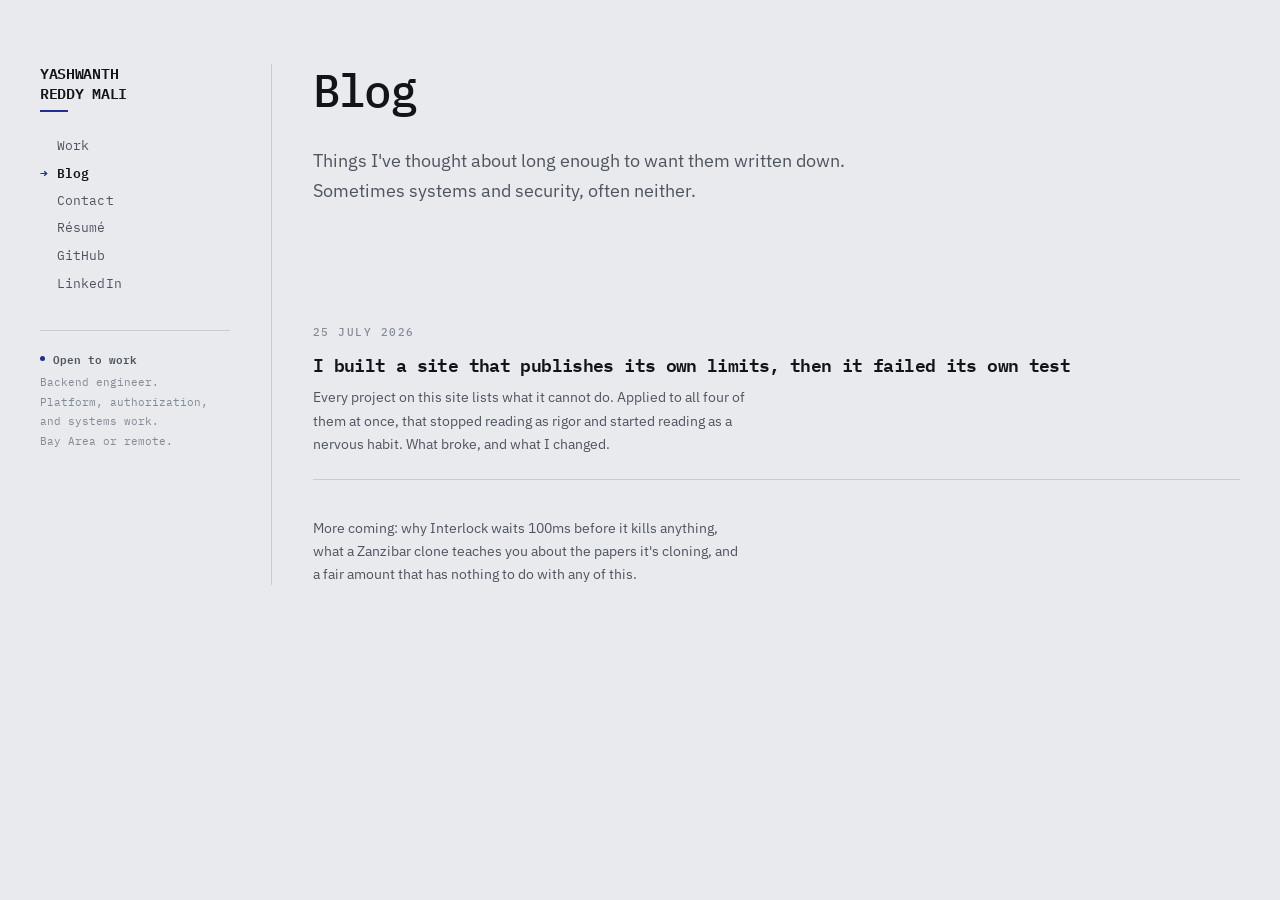
==== blog/index.html @ bd410fbe "Initial commit: yashwanthreddymali.com Static site, no build step, no framework. Home, blog, and con" ====
<!DOCTYPE html>
<html lang="en">
<head>
<meta charset="utf-8">
<meta name="viewport" content="width=device-width, initial-scale=1">
<title>Blog | Yashwanth Reddy Mali</title>
<meta name="description" content="Notes on systems, security, and whatever else is worth writing down.">
<link rel="icon" href="data:image/svg+xml,%3Csvg%20xmlns%3D%22http%3A%2F%2Fwww.w3.org%2F2000%2Fsvg%22%20viewBox%3D%220%200%2032%2032%22%3E%3Crect%20width%3D%2232%22%20height%3D%2232%22%20rx%3D%224%22%20fill%3D%22%2314161A%22%2F%3E%3Ctext%20x%3D%2216%22%20y%3D%2224%22%20font-family%3D%22ui-monospace%2CSFMono-Regular%2CMenlo%2Cmonospace%22%20font-size%3D%2221%22%20font-weight%3D%22700%22%20fill%3D%22%239DAEFF%22%20text-anchor%3D%22middle%22%3EY%3C%2Ftext%3E%3C%2Fsvg%3E">
<link rel="canonical" href="https://yashwanthreddymali.com/blog/">
<meta property="og:type" content="website">
<meta property="og:site_name" content="Yashwanth Reddy Mali">
<meta property="og:url" content="https://yashwanthreddymali.com/blog/">
<meta property="og:title" content="Blog | Yashwanth Reddy Mali">
<meta property="og:description" content="Notes on systems, security, and whatever else is worth writing down.">
<meta name="twitter:card" content="summary">
<meta name="twitter:title" content="Blog | Yashwanth Reddy Mali">
<meta name="twitter:description" content="Notes on systems, security, and whatever else is worth writing down.">
<link rel="preconnect" href="https://fonts.googleapis.com">
<link rel="preconnect" href="https://fonts.gstatic.com" crossorigin>
<link href="https://fonts.googleapis.com/css2?family=IBM+Plex+Mono:wght@400;500;600&family=IBM+Plex+Sans:wght@400;600&family=IBM+Plex+Serif:ital,wght@0,400;0,600;1,400&display=swap" rel="stylesheet">
<link rel="stylesheet" href="/assets/site.css">
</head>
<body>
<div class="shell">

  <header class="rail">
    <div class="rail-inner">
      <p class="wordmark"><a href="/">Yashwanth<br>Reddy Mali</a></p>
      <nav class="rail-nav" aria-label="Primary">
        <a href="/">Work</a>
        <a href="/blog/" aria-current="page">Blog</a>
        <a href="/contact/">Contact</a>
        <a href="/resume.pdf">R&eacute;sum&eacute;</a>
        <a href="https://github.com/yxshwanth">GitHub</a>
        <a href="https://linkedin.com/in/yashwanth-mali">LinkedIn</a>
      </nav>
      <div class="rail-status">
        <strong>Open to work</strong>
        Backend engineer.<br>Platform, authorization,<br>and systems work.<br>
        Bay Area or remote.
      </div>
    </div>
  </header>

  <main class="content">
    <h1 class="thesis">Blog</h1>
    <p class="standfirst">
      Things I've thought about long enough to want them written down. Sometimes systems and
      security, often neither.
    </p>

    <section class="block">
      <a class="post-link" href="/blog/failed-its-own-test/">
        <span class="post-date">25 July 2026</span>
        <h2 class="post-title">I built a site that publishes its own limits, then it failed its own test</h2>
        <p class="post-blurb">
          Every project on this site lists what it cannot do. Applied to all four of them at once,
          that stopped reading as rigor and started reading as a nervous habit. What broke, and
          what I changed.
        </p>
      </a>
    </section>

    <p class="note">
      More coming: why Interlock waits 100ms before it kills anything, what a Zanzibar clone
      teaches you about the papers it's cloning, and a fair amount that has nothing to do with
      any of this.
    </p>
  </main>
</div>
</body>
</html>
---- assets/site.css ----
/* ============================================================
   yashwanthreddymali.com

   Type:   IBM Plex superfamily. Mono as display and instrument
           label, Sans as UI, Serif for long-form reading.
   Color:  cool bone paper, ink, deep ultramarine for capability,
           brass reserved exclusively for stated limits.
   Idea:   the page is a register. Hairlines, tabular figures,
           numbered entries, and a ledger where capability is a
           credit (+) and every named limit is a debit (-).
   No build step. No dependencies. No JavaScript.
   ============================================================ */

:root {
  color-scheme: light;

  --paper:        #E8EAEE;
  --paper-raised: #F2F4F7;
  --paper-sunken: #DEE1E7;
  --ink:          #12141A;
  --ink-soft:     #4E545F;
  --ink-faint:    #838A96;
  --rule:         #C8CCD4;
  --rule-strong:  #ADB3BE;
  --accent:       #1F2F94;
  --accent-wash:  rgba(31, 47, 148, 0.055);
  --brass:        #7E6117;
  --brass-wash:   rgba(126, 97, 23, 0.045);

  --measure: 68ch;
  --rail: 14.5rem;
  --gutter: clamp(1.5rem, 3.2vw, 2.75rem);
  --step: clamp(1rem, 0.6rem + 1.4vw, 1.5rem);

  --mono:  "IBM Plex Mono", ui-monospace, "SF Mono", Menlo, monospace;
  --sans:  "IBM Plex Sans", ui-sans-serif, system-ui, -apple-system, sans-serif;
  --serif: "IBM Plex Serif", Georgia, serif;

  --ease: cubic-bezier(0.2, 0.7, 0.3, 1);
}

@media (prefers-color-scheme: dark) {
  :root {
    color-scheme: dark;

    --paper:        #101216;
    --paper-raised: #171A20;
    --paper-sunken: #0B0D10;
    --ink:          #E7E9ED;
    --ink-soft:     #9DA4B0;
    --ink-faint:    #6B7280;
    --rule:         #272C35;
    --rule-strong:  #39404B;
    --accent:       #9DAEFF;
    --accent-wash:  rgba(157, 174, 255, 0.07);
    --brass:        #D9B25C;
    --brass-wash:   rgba(217, 178, 92, 0.06);
  }
}

*, *::before, *::after { box-sizing: border-box; }

html {
  -webkit-text-size-adjust: 100%;
  scroll-behavior: smooth;
}
@media (prefers-reduced-motion: reduce) {
  html { scroll-behavior: auto; }
}

body {
  margin: 0;
  background: var(--paper);
  color: var(--ink);
  font-family: var(--sans);
  font-size: 16px;
  line-height: 1.6;
  font-optical-sizing: auto;
  font-feature-settings: "kern" 1, "liga" 1, "calt" 1;
  text-rendering: optimizeLegibility;
  -webkit-font-smoothing: antialiased;
  -moz-osx-font-smoothing: grayscale;
}

::selection {
  background: var(--accent);
  color: var(--paper);
}

/* ---------- links ----------
   Underline sits low and thin, then thickens into the accent on
   hover rather than swapping color abruptly. */

a {
  color: inherit;
  text-decoration-line: underline;
  text-decoration-thickness: 1px;
  text-decoration-color: var(--rule-strong);
  text-underline-offset: 0.22em;
  transition: color 0.18s var(--ease),
              text-decoration-color 0.18s var(--ease),
              text-decoration-thickness 0.18s var(--ease);
}
a:hover {
  color: var(--accent);
  text-decoration-color: var(--accent);
  text-decoration-thickness: 1.5px;
}

:focus-visible {
  outline: 2px solid var(--accent);
  outline-offset: 3px;
  border-radius: 1px;
}

code, kbd, samp, pre { font-family: var(--mono); }

/* ---------- shell ----------
   The rail's right border is the spine of the register: it runs
   the full height of the page because grid items stretch. */

.shell {
  display: grid;
  grid-template-columns: var(--rail) minmax(0, 1fr);
  max-width: 78rem;
  margin: 0 auto;
  padding: clamp(2.5rem, 5vw, 5rem) var(--step) 7rem;
}

.rail {
  position: relative;
  border-right: 1px solid var(--rule);
  padding-right: var(--gutter);
}

.content {
  min-width: 0;
  padding-left: var(--gutter);
}

/* ---------- left rail ---------- */

.rail-inner { position: sticky; top: clamp(2.5rem, 5vw, 5rem); }

.wordmark {
  font-family: var(--mono);
  font-size: 0.95rem;
  font-weight: 600;
  line-height: 1.3;
  letter-spacing: -0.02em;
  margin: 0 0 2rem;
  text-transform: uppercase;
}
.wordmark a {
  text-decoration: none;
  display: block;
  position: relative;
}
.wordmark a::after {
  content: "";
  position: absolute;
  left: 0;
  bottom: -0.55rem;
  width: 1.75rem;
  height: 2px;
  background: var(--accent);
  transition: width 0.28s var(--ease);
}
.wordmark a:hover { color: var(--ink); }
.wordmark a:hover::after { width: 3.25rem; }

/* Nav reserves the marker column so nothing shifts on the
   current page or on hover. */
.rail-nav {
  display: flex;
  flex-direction: column;
  gap: 0.45rem;
  margin-bottom: 2.25rem;
}
.rail-nav a {
  position: relative;
  font-family: var(--mono);
  font-size: 0.8rem;
  letter-spacing: 0.01em;
  text-decoration: none;
  color: var(--ink-soft);
  width: fit-content;
  padding-left: 1.05rem;
  transition: color 0.18s var(--ease);
}
.rail-nav a::before {
  content: "\2192";
  position: absolute;
  left: 0;
  color: var(--accent);
  opacity: 0;
  transform: translateX(-0.25rem);
  transition: opacity 0.2s var(--ease), transform 0.2s var(--ease);
}
.rail-nav a:hover { color: var(--accent); }
.rail-nav a:hover::before { opacity: 0.55; transform: none; }
.rail-nav a[aria-current="page"] { color: var(--ink); font-weight: 600; }
.rail-nav a[aria-current="page"]::before { opacity: 1; transform: none; }

/* Status reads as a plate on the instrument, not a paragraph. */
.rail-status {
  border-top: 1px solid var(--rule);
  padding-top: 1.1rem;
  font-family: var(--mono);
  font-size: 0.7rem;
  line-height: 1.75;
  color: var(--ink-faint);
  text-wrap: pretty;
}
.rail-status strong {
  display: flex;
  align-items: center;
  gap: 0.5rem;
  color: var(--ink-soft);
  font-weight: 600;
  margin-bottom: 0.3rem;
}
.rail-status strong::before {
  content: "";
  width: 5px;
  height: 5px;
  border-radius: 50%;
  background: var(--accent);
  flex-shrink: 0;
}

/* ---------- content ---------- */

.thesis {
  font-family: var(--mono);
  font-size: clamp(1.6rem, 1rem + 2.4vw, 2.9rem);
  font-weight: 500;
  line-height: 1.14;
  letter-spacing: -0.048em;
  margin: 0 0 1.75rem;
  max-width: 20ch;
  text-wrap: balance;
}

.standfirst {
  font-size: clamp(1rem, 0.94rem + 0.3vw, 1.15rem);
  line-height: 1.65;
  color: var(--ink-soft);
  max-width: 56ch;
  margin: 0 0 1.1rem;
  text-wrap: pretty;
}

/* Section headers are instrument labels: wide-tracked, ruled,
   with a short accent tick anchoring the left edge. */
.eyebrow {
  position: relative;
  font-family: var(--mono);
  font-size: 0.68rem;
  font-weight: 500;
  letter-spacing: 0.16em;
  text-transform: uppercase;
  color: var(--ink-faint);
  margin: 0 0 1.5rem;
  padding-bottom: 0.6rem;
  border-bottom: 1px solid var(--rule);
}
.eyebrow::after {
  content: "";
  position: absolute;
  left: 0;
  bottom: -1px;
  width: 2.25rem;
  height: 1px;
  background: var(--accent);
}

.block {
  margin-top: clamp(3.5rem, 7vw, 5.5rem);
  counter-reset: entry;
}

/* ---------- project entries ----------
   Each entry is a numbered record. The counter runs in the
   masthead so the section reads as an indexed register. */

.entry {
  counter-increment: entry;
  padding-bottom: 3rem;
  margin-bottom: 3rem;
  border-bottom: 1px solid var(--rule);
}
.entry:last-child { border-bottom: 0; margin-bottom: 0; padding-bottom: 0; }

.entry-head {
  display: grid;
  grid-template-columns: 1fr auto;
  align-items: baseline;
  column-gap: 1rem;
  margin-bottom: 0.75rem;
}
/* Placement is explicit: the record number and its date share the
   masthead row, the name spans the row beneath. Left to auto-flow,
   the full-width name would push the date to a third row. */
.entry-head::before {
  content: counter(entry, decimal-leading-zero);
  grid-row: 1;
  grid-column: 1;
  font-family: var(--mono);
  font-size: 0.68rem;
  font-weight: 500;
  letter-spacing: 0.14em;
  font-variant-numeric: tabular-nums;
  color: var(--accent);
}

.entry-meta {
  grid-row: 1;
  grid-column: 2;
  font-family: var(--mono);
  font-size: 0.7rem;
  font-variant-numeric: tabular-nums;
  color: var(--ink-faint);
  letter-spacing: 0.02em;
  text-align: right;
}

.entry-name {
  grid-row: 2;
  grid-column: 1 / -1;
  font-family: var(--mono);
  font-size: 1.32rem;
  font-weight: 600;
  letter-spacing: -0.04em;
  margin: 0.15rem 0 0;
}

.entry-lede {
  max-width: var(--measure);
  margin: 0 0 1.6rem;
  color: var(--ink-soft);
  text-wrap: pretty;
}
.entry-lede strong { color: var(--ink); font-weight: 600; }

/* Inline code: a tinted well, never a floating box. */
.entry-lede code,
.panel code,
.article-body :not(pre) > code {
  font-size: 0.86em;
  background: var(--accent-wash);
  color: var(--ink);
  padding: 0.12em 0.36em;
  border-radius: 2px;
  overflow-wrap: break-word;
}

/* ---------- the signature: enforces / known gaps ----------
   A double-entry ledger. Capability is a credit (+) in
   ultramarine; every named limit is a debit (-) in brass.
   Brass appears nowhere else on the site. */

/* Columns stretch to a shared height so the entry ends on one line.
   A project with five credits and two debits should still read as one
   ruled block, the way a ledger column rule runs the full entry. */
.ledger {
  display: grid;
  grid-template-columns: repeat(auto-fit, minmax(min(100%, 18rem), 1fr));
  gap: 1rem;
  align-items: stretch;
}

.panel {
  padding: 1.1rem 1.25rem 1.15rem;
  border-left: 2px solid transparent;
}

.panel-label {
  display: flex;
  align-items: center;
  gap: 0.5rem;
  font-family: var(--mono);
  font-size: 0.66rem;
  font-weight: 600;
  letter-spacing: 0.14em;
  text-transform: uppercase;
  margin: 0 0 0.85rem;
}
.panel-label::after {
  content: "";
  flex: 1;
  height: 1px;
  background: currentColor;
  opacity: 0.22;
}

.panel ul { margin: 0; padding: 0; list-style: none; }
.panel li {
  position: relative;
  padding-left: 1.2rem;
  font-size: 0.875rem;
  line-height: 1.58;
  margin-bottom: 0.55rem;
  color: var(--ink-soft);
  text-wrap: pretty;
  overflow-wrap: break-word;
}
.panel li:last-child { margin-bottom: 0; }
.panel li::before {
  position: absolute;
  left: 0;
  top: 0;
  font-family: var(--mono);
  font-size: 0.8rem;
  line-height: 1.72;
  font-weight: 500;
}

.panel--enforces {
  background: var(--paper-raised);
  border-left-color: var(--accent);
}
.panel--enforces .panel-label { color: var(--accent); }
.panel--enforces li::before { content: "+"; color: var(--accent); opacity: 0.75; }

.panel--gaps {
  background: var(--brass-wash);
  border-left-style: dashed;
  border-left-color: var(--brass);
}
.panel--gaps .panel-label { color: var(--brass); }
.panel--gaps li::before { content: "\2212"; color: var(--brass); opacity: 0.85; }

.stack {
  font-family: var(--mono);
  font-size: 0.7rem;
  color: var(--ink-faint);
  letter-spacing: 0.02em;
  margin: 1.25rem 0 0;
}

/* ---------- experience ----------
   Lighter than a project entry: no register number, no ledger.
   Production work is evidenced by outcomes under real traffic, so
   there is no scope panel to state. Bullets keep the ledger's
   credit marker, since that is what they are. */

.role {
  padding-bottom: 2.25rem;
  margin-bottom: 2.25rem;
  border-bottom: 1px solid var(--rule);
}
.role:last-child { border-bottom: 0; margin-bottom: 0; padding-bottom: 0; }

.role-head {
  display: grid;
  grid-template-columns: 1fr auto;
  align-items: baseline;
  column-gap: 1rem;
}

.role-name {
  font-family: var(--mono);
  font-size: 1.05rem;
  font-weight: 600;
  letter-spacing: -0.03em;
  margin: 0;
}

.role-meta {
  font-family: var(--mono);
  font-size: 0.7rem;
  font-variant-numeric: tabular-nums;
  color: var(--ink-faint);
  letter-spacing: 0.02em;
  text-align: right;
}

.role-title {
  font-family: var(--mono);
  font-size: 0.72rem;
  letter-spacing: 0.02em;
  color: var(--ink-faint);
  margin: 0.35rem 0 1rem;
}

.role-points { margin: 0; padding: 0; list-style: none; max-width: var(--measure); }
.role-points li {
  position: relative;
  padding-left: 1.2rem;
  font-size: 0.9rem;
  line-height: 1.6;
  margin-bottom: 0.55rem;
  color: var(--ink-soft);
  text-wrap: pretty;
}
.role-points li:last-child { margin-bottom: 0; }
.role-points li::before {
  content: "+";
  position: absolute;
  left: 0;
  top: 0;
  font-family: var(--mono);
  font-size: 0.8rem;
  line-height: 1.72;
  font-weight: 500;
  color: var(--accent);
  opacity: 0.75;
}

/* ---------- writing index ---------- */

.post-link {
  display: block;
  text-decoration: none;
  padding: 1.5rem 0;
  border-bottom: 1px solid var(--rule);
  transition: border-color 0.2s var(--ease);
}
.post-link:hover { border-bottom-color: var(--rule-strong); }
.post-link:hover .post-title { color: var(--accent); }

.post-date {
  display: inline-block;
  font-family: var(--mono);
  font-size: 0.66rem;
  font-weight: 500;
  letter-spacing: 0.14em;
  color: var(--ink-faint);
  text-transform: uppercase;
  font-variant-numeric: tabular-nums;
}
.post-title {
  font-family: var(--mono);
  font-size: 1.12rem;
  font-weight: 600;
  letter-spacing: -0.035em;
  margin: 0.4rem 0 0.45rem;
  color: var(--ink);
  transition: color 0.18s var(--ease);
  text-wrap: balance;
}
.post-blurb {
  margin: 0;
  font-size: 0.9rem;
  color: var(--ink-soft);
  max-width: 58ch;
  text-wrap: pretty;
}

/* ---------- long-form article ---------- */

.article { max-width: var(--measure); }

.article-title {
  font-family: var(--mono);
  font-size: clamp(1.5rem, 1rem + 1.9vw, 2.3rem);
  font-weight: 600;
  letter-spacing: -0.045em;
  line-height: 1.14;
  margin: 0.65rem 0 1.5rem;
  text-wrap: balance;
}

.article-body {
  font-family: var(--serif);
  font-size: 1.0625rem;
  line-height: 1.74;
}
.article-body p { margin: 0 0 1.35rem; text-wrap: pretty; }

.article-body h2 {
  position: relative;
  font-family: var(--mono);
  font-size: 0.94rem;
  font-weight: 600;
  letter-spacing: 0.01em;
  margin: 3rem 0 1rem;
  padding-bottom: 0.5rem;
  border-bottom: 1px solid var(--rule);
}
.article-body h2::after {
  content: "";
  position: absolute;
  left: 0;
  bottom: -1px;
  width: 2.25rem;
  height: 1px;
  background: var(--accent);
}

.article-body pre {
  font-size: 0.8rem;
  line-height: 1.62;
  background: var(--paper-raised);
  padding: 1.1rem 1.25rem;
  overflow-x: auto;
  border-left: 2px solid var(--rule-strong);
  margin: 0 0 1.35rem;
  tab-size: 2;
}
.article-body pre code {
  background: none;
  padding: 0;
  font-size: inherit;
}

/* The ledger can appear inside long-form prose, where it keeps its
   own type and rhythm rather than inheriting the serif body. */
.article-body .ledger { font-family: var(--sans); margin: 0 0 1.5rem; }
.article-body .panel-label { margin: 0 0 0.85rem; }

.article-body blockquote {
  margin: 0 0 1.35rem;
  padding: 0.15rem 0 0.15rem 1.25rem;
  border-left: 2px dashed var(--brass);
  color: var(--ink-soft);
  font-style: normal;
  font-size: 0.97em;
}

.draft-flag {
  font-family: var(--mono);
  font-size: 0.7rem;
  line-height: 1.65;
  color: var(--brass);
  background: var(--brass-wash);
  border: 1px dashed var(--brass);
  padding: 0.8rem 1rem;
  margin-bottom: 2.25rem;
  text-wrap: pretty;
}

/* Reading progress. Function, not decoration: it appears only on
   long-form pages, and only where scroll timelines exist. */
.progress {
  position: fixed;
  inset: 0 0 auto 0;
  height: 2px;
  background: var(--accent);
  transform: scaleX(0);
  transform-origin: 0 50%;
  z-index: 10;
}
@supports (animation-timeline: scroll()) {
  .progress {
    animation: progress linear both;
    animation-timeline: scroll(root block);
  }
}
@keyframes progress {
  from { transform: scaleX(0); }
  to   { transform: scaleX(1); }
}

/* ---------- contact ---------- */

.rows { border-top: 1px solid var(--rule); margin-top: 1.75rem; }
.row {
  display: flex;
  flex-wrap: wrap;
  gap: 0.3rem 1.5rem;
  align-items: baseline;
  padding: 0.95rem 0;
  border-bottom: 1px solid var(--rule);
}
.row-key {
  font-family: var(--mono);
  font-size: 0.66rem;
  font-weight: 500;
  letter-spacing: 0.14em;
  text-transform: uppercase;
  color: var(--ink-faint);
  width: 7rem;
  flex-shrink: 0;
}
.row-val {
  font-family: var(--mono);
  font-size: 0.9rem;
  letter-spacing: -0.01em;
  overflow-wrap: anywhere;
}

.note {
  font-size: 0.9rem;
  color: var(--ink-soft);
  max-width: 54ch;
  margin: 2.25rem 0 0;
  text-wrap: pretty;
}

/* ---------- motion ----------
   Entrance on load for what is already in view; a scroll-linked
   reveal for records further down the register. Both are
   progressive: without support, everything is simply visible. */

@media (prefers-reduced-motion: no-preference) {
  .rail-inner, .content > * {
    animation: rise 0.55s var(--ease) backwards;
  }
  .rail-inner { animation-delay: 0.02s; }
  .content > *:nth-child(1) { animation-delay: 0.08s; }
  .content > *:nth-child(2) { animation-delay: 0.13s; }
  .content > *:nth-child(3) { animation-delay: 0.18s; }
  .content > *:nth-child(n+4) { animation-delay: 0.22s; }

  @supports (animation-timeline: view()) {
    .entry {
      animation: reveal linear both;
      animation-timeline: view();
      animation-range: entry 0% entry 30%;
    }
  }
}

@keyframes rise {
  from { opacity: 0; transform: translateY(0.5rem); }
  to   { opacity: 1; transform: none; }
}

@keyframes reveal {
  from { opacity: 0; transform: translateY(0.75rem); }
  to   { opacity: 1; transform: none; }
}

/* ---------- responsive ---------- */

@media (max-width: 46rem) {
  .shell {
    grid-template-columns: 1fr;
    padding-bottom: 4.5rem;
  }
  .rail {
    border-right: 0;
    border-bottom: 1px solid var(--rule);
    padding-right: 0;
    padding-bottom: 1.75rem;
    margin-bottom: 2.25rem;
  }
  .rail-inner { position: static; }
  .content { padding-left: 0; }

  .wordmark { margin-bottom: 1.75rem; }
  .rail-nav {
    flex-direction: row;
    flex-wrap: wrap;
    gap: 0.5rem 1.35rem;
    margin-bottom: 1.75rem;
  }
  .rail-nav a { padding-left: 0; }
  .rail-nav a::before { display: none; }
  .rail-nav a[aria-current="page"] {
    text-decoration: underline;
    text-decoration-color: var(--accent);
    text-underline-offset: 0.3em;
  }

  .entry { padding-bottom: 2.5rem; margin-bottom: 2.5rem; }
}

/* ---------- print ---------- */

@media print {
  :root {
    --paper: #fff; --paper-raised: #fff; --ink: #000;
    --ink-soft: #222; --ink-faint: #555;
    --rule: #bbb; --rule-strong: #999;
    --accent: #000; --brass: #000;
    --accent-wash: transparent; --brass-wash: transparent;
  }
  .shell { display: block; max-width: none; padding: 0; }
  .rail, .progress { display: none; }
  .content { padding-left: 0; }
  .entry, .panel { break-inside: avoid; }
  .ledger { display: block; }
  .panel { margin-bottom: 0.75rem; border-left: 1px solid #999; }
  a { text-decoration: none; }
  .article-body a[href^="http"]::after {
    content: " (" attr(href) ")";
    font-family: var(--mono);
    font-size: 0.8em;
    color: #555;
  }
}
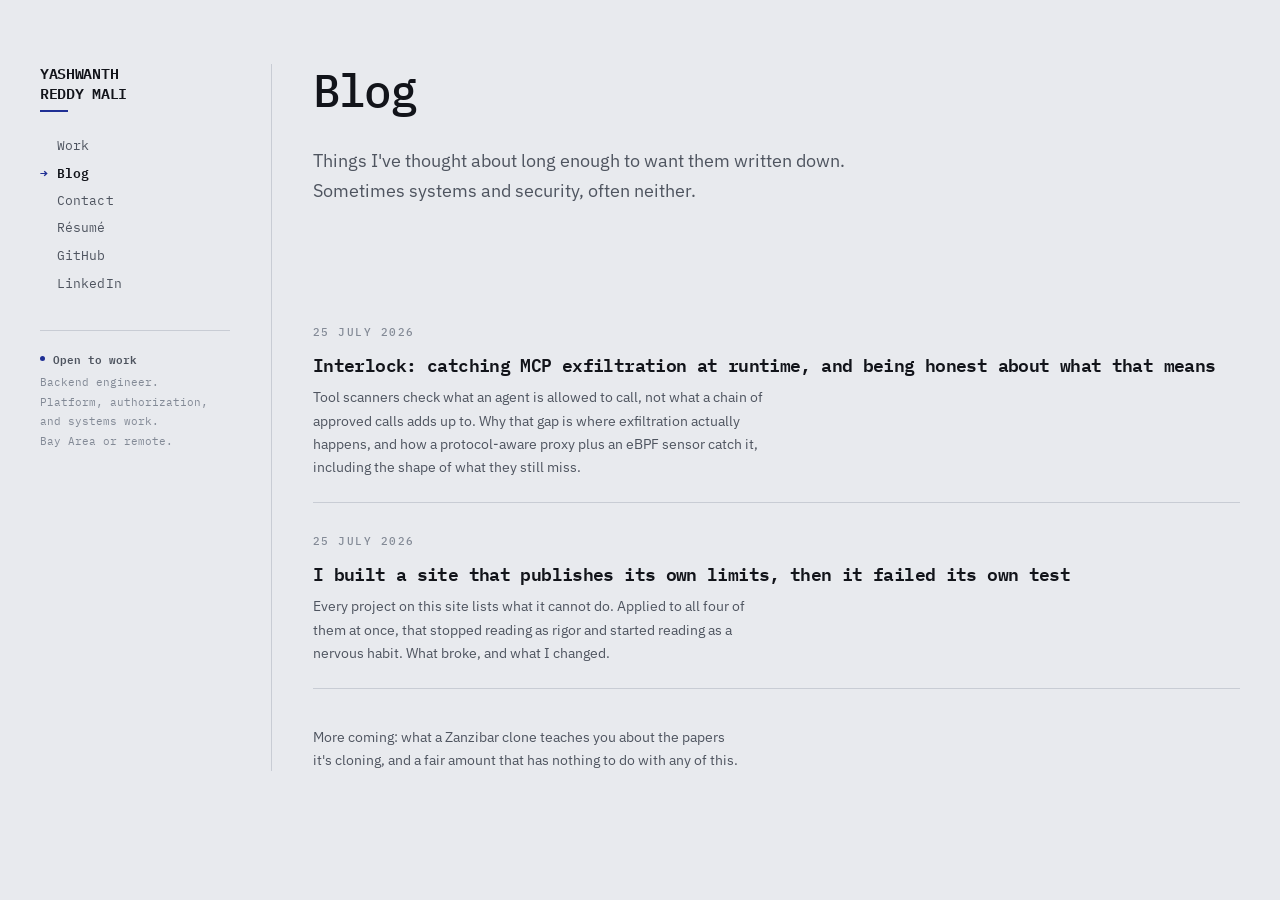
==== commit 9b40385a: "Add Interlock exfiltration blog post New post walking through the runtime detection approach, plus a" ====
--- a/blog/index.html
+++ b/blog/index.html
@@ -50,6 +50,15 @@
     </p>
 
     <section class="block">
+      <a class="post-link" href="/blog/interlock-exfiltration-at-runtime/">
+        <span class="post-date">25 July 2026</span>
+        <h2 class="post-title">Interlock: catching MCP exfiltration at runtime, and being honest about what that means</h2>
+        <p class="post-blurb">
+          Tool scanners check what an agent is allowed to call, not what a chain of approved calls
+          adds up to. Why that gap is where exfiltration actually happens, and how a protocol-aware
+          proxy plus an eBPF sensor catch it, including the shape of what they still miss.
+        </p>
+      </a>
       <a class="post-link" href="/blog/failed-its-own-test/">
         <span class="post-date">25 July 2026</span>
         <h2 class="post-title">I built a site that publishes its own limits, then it failed its own test</h2>
@@ -62,9 +71,8 @@
     </section>
 
     <p class="note">
-      More coming: why Interlock waits 100ms before it kills anything, what a Zanzibar clone
-      teaches you about the papers it's cloning, and a fair amount that has nothing to do with
-      any of this.
+      More coming: what a Zanzibar clone teaches you about the papers it's cloning, and a fair
+      amount that has nothing to do with any of this.
     </p>
   </main>
 </div>
--- a/assets/site.css
+++ b/assets/site.css
@@ -610,6 +610,221 @@
 .article-body .ledger { font-family: var(--sans); margin: 0 0 1.5rem; }
 .article-body .panel-label { margin: 0 0 0.85rem; }
 
+/* Tables read as instrument data: mono, ruled, tabular figures. */
+.article-body table {
+  width: 100%;
+  border-collapse: collapse;
+  margin: 0 0 1.5rem;
+  font-family: var(--sans);
+  font-size: 0.86rem;
+}
+.article-body th,
+.article-body td {
+  padding: 0.6rem 1rem 0.6rem 0;
+  text-align: left;
+  vertical-align: baseline;
+  border-bottom: 1px solid var(--rule);
+  font-variant-numeric: tabular-nums;
+}
+.article-body th {
+  font-family: var(--mono);
+  font-size: 0.66rem;
+  font-weight: 600;
+  letter-spacing: 0.1em;
+  text-transform: uppercase;
+  color: var(--ink-faint);
+  border-bottom: 1px solid var(--rule-strong);
+}
+.article-body td { color: var(--ink-soft); }
+.article-body td strong { color: var(--ink); }
+.article-body td:last-child, .article-body th:last-child { padding-right: 0; }
+
+/* ---------- architecture diagram ----------
+   A wiring schematic in the same hairline/mono vocabulary as the
+   rest of the site: solid accent for the system's own path, dashed
+   ink-faint for anything untrusted or adversarial. No SVG, no JS:
+   plain CSS grid with drawn connector lines. */
+
+.flow {
+  font-family: var(--sans);
+  background: var(--paper-raised);
+  border: 1px solid var(--rule);
+  border-radius: 3px;
+  padding: clamp(2rem, 5vw, 3.25rem) clamp(1.5rem, 6vw, 3.5rem);
+  margin: 0 0 1.75rem;
+}
+
+.flow-grid {
+  display: grid;
+  grid-template-columns: minmax(5.5rem, 1fr) minmax(2.5rem, 10%) minmax(8.5rem, 1.4fr) minmax(2.5rem, 10%) minmax(9.5rem, 1.4fr);
+  row-gap: 0.9rem;
+  align-items: center;
+}
+
+.flow-node {
+  position: relative;
+  padding: 1.05rem 1rem;
+  border: 1px solid var(--rule-strong);
+  border-radius: 2px;
+  background: var(--paper);
+  font-family: var(--mono);
+  font-size: 0.86rem;
+  font-weight: 500;
+  letter-spacing: -0.01em;
+  line-height: 1.4;
+  text-align: center;
+}
+.flow-node small {
+  display: block;
+  margin-top: 0.3rem;
+  font-family: var(--sans);
+  font-size: 0.72rem;
+  font-weight: 400;
+  letter-spacing: 0;
+  color: var(--ink-faint);
+}
+
+.flow-node--core { border-color: var(--accent); background: var(--accent-wash); }
+.flow-node--untrusted {
+  align-self: start;
+  border-style: dashed;
+  border-color: var(--ink-faint);
+  background: transparent;
+  color: var(--ink-soft);
+}
+
+.flow-node--engine {
+  text-align: left;
+  padding: 1.15rem 1.35rem 1.3rem;
+}
+.flow-node--engine .flow-node-title {
+  display: block;
+  font-size: 0.94rem;
+  margin-bottom: 0.7rem;
+}
+.flow-node--engine ul {
+  margin: 0;
+  padding: 0;
+  list-style: none;
+  border-top: 1px solid var(--rule);
+  padding-top: 0.65rem;
+  display: flex;
+  flex-direction: column;
+  gap: 0.4rem;
+}
+.flow-node--engine li {
+  font-family: var(--sans);
+  font-size: 0.76rem;
+  color: var(--ink-faint);
+  line-height: 1.5;
+  white-space: nowrap;
+}
+
+.flow-hbridge {
+  grid-row: 1;
+  position: relative;
+  align-self: center;
+  height: 2px;
+  background: var(--accent);
+  opacity: 0.75;
+}
+.flow-hbridge::before,
+.flow-hbridge::after {
+  content: "";
+  position: absolute;
+  top: 50%;
+  width: 0;
+  height: 0;
+  border-top: 4.5px solid transparent;
+  border-bottom: 4.5px solid transparent;
+  transform: translateY(-50%);
+}
+.flow-hbridge::before { left: 0; border-right: 6px solid var(--accent); opacity: 0.85; }
+.flow-hbridge::after { right: 0; border-left: 6px solid var(--accent); opacity: 0.85; }
+
+/* Each connector is a line - label - line stack, so the two line
+   segments visibly touch the nodes above and below: the arrow reads
+   as one continuous run interrupted only by its own caption. */
+.flow-connector {
+  display: flex;
+  flex-direction: column;
+  align-items: center;
+  height: 5rem;
+}
+.flow-line {
+  position: relative;
+  flex: 1 1 auto;
+  width: 2px;
+  min-height: 0.85rem;
+  background: var(--accent);
+  opacity: 0.75;
+}
+.flow-line--dashed {
+  width: 0;
+  background: none;
+  border-left: 2px dashed var(--ink-faint);
+  opacity: 1;
+}
+.flow-line--arrow-down::after,
+.flow-line--arrow-up::before {
+  content: "";
+  position: absolute;
+  left: 50%;
+  width: 0;
+  height: 0;
+  border-left: 5px solid transparent;
+  border-right: 5px solid transparent;
+  transform: translateX(-50%);
+}
+.flow-line--arrow-down::after { bottom: -1px; border-top: 7px solid var(--accent); }
+.flow-line--arrow-up::before { top: -1px; border-bottom: 7px solid var(--accent); }
+.flow-line--dashed.flow-line--arrow-down::after { border-top-color: var(--ink-faint); }
+.flow-connector-label {
+  flex: 0 0 auto;
+  padding: 0.3rem 0;
+  font-family: var(--mono);
+  font-size: 0.72rem;
+  letter-spacing: 0.01em;
+  color: var(--ink-soft);
+  white-space: nowrap;
+  text-align: center;
+}
+.flow-connector--dashed .flow-connector-label { color: var(--ink-faint); }
+
+.flow-key {
+  display: flex;
+  flex-wrap: wrap;
+  gap: 0.5rem 1.75rem;
+  margin-top: 2.25rem;
+  padding-top: 1.1rem;
+  border-top: 1px solid var(--rule);
+  font-family: var(--mono);
+  font-size: 0.7rem;
+  letter-spacing: 0.02em;
+  color: var(--ink-faint);
+}
+.flow-key span { display: inline-flex; align-items: center; gap: 0.45rem; }
+.flow-key i {
+  display: inline-block;
+  width: 0.95rem;
+  height: 0;
+  border-top: 1.5px solid var(--accent);
+  font-style: normal;
+}
+.flow-key i.flow-key--dashed { border-top-style: dashed; border-top-color: var(--ink-faint); }
+
+@media (max-width: 34rem) {
+  .flow { padding: 1.75rem 1.25rem; }
+  .flow-grid { grid-template-columns: 1fr; row-gap: 0.75rem; }
+  .flow-hbridge { display: none; }
+  .flow-node, .flow-connector {
+    grid-column: 1 !important;
+    grid-row: auto !important;
+  }
+  .flow-node--engine { text-align: center; }
+  .flow-node--engine li { white-space: normal; }
+}
+
 .article-body blockquote {
   margin: 0 0 1.35rem;
   padding: 0.15rem 0 0.15rem 1.25rem;
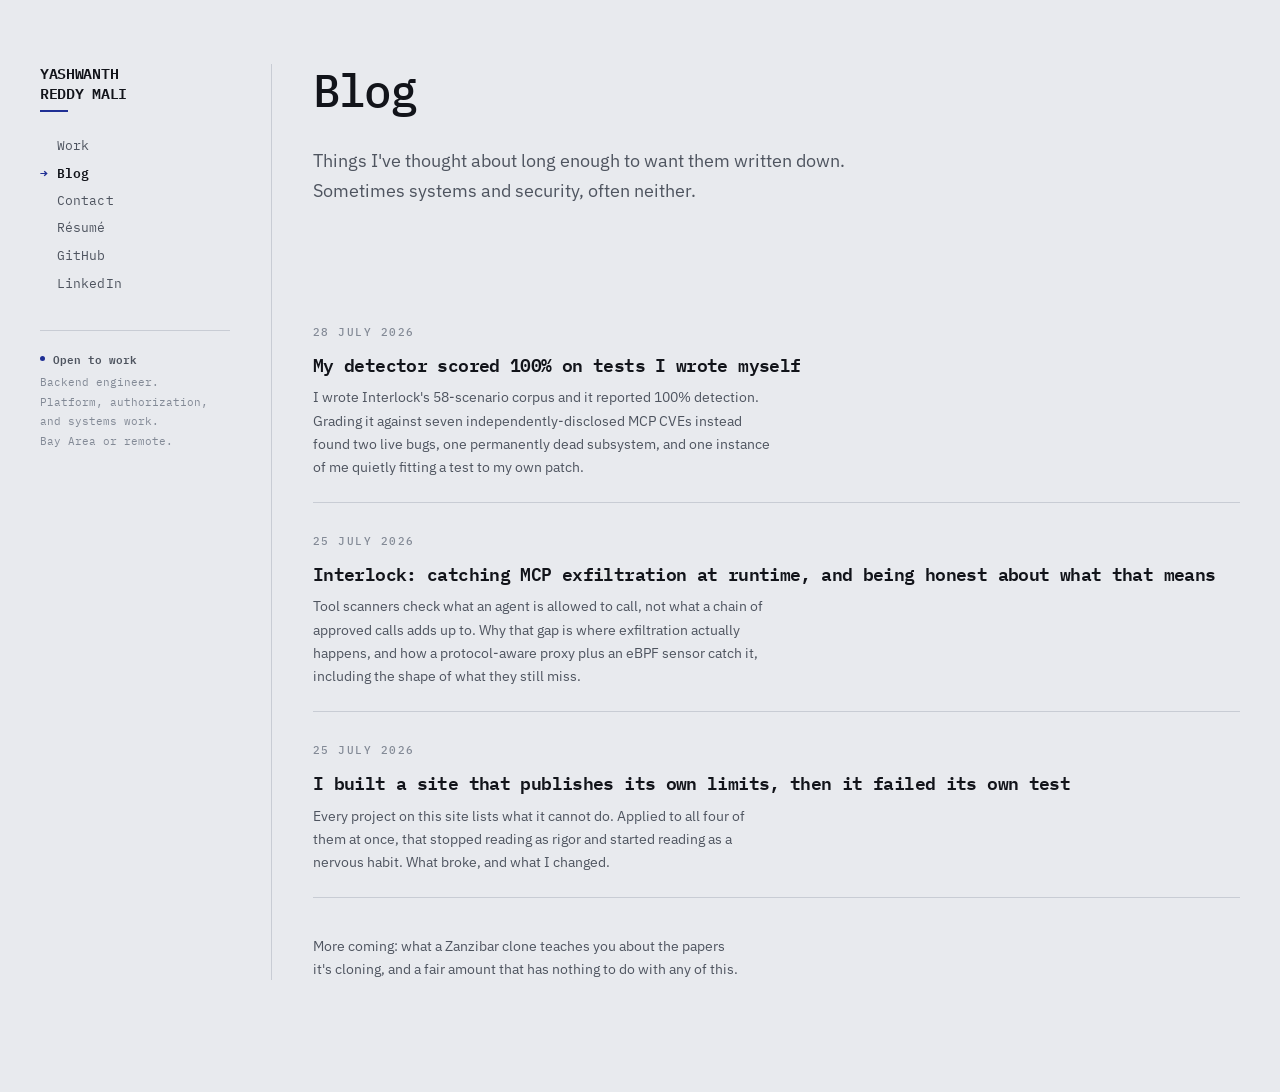
==== commit 1427ba9c: "Add detector-scored-100-percent blog post" ====
--- a/blog/index.html
+++ b/blog/index.html
@@ -50,6 +50,16 @@
     </p>
 
     <section class="block">
+      <a class="post-link" href="/blog/detector-scored-100-percent/">
+        <span class="post-date">28 July 2026</span>
+        <h2 class="post-title">My detector scored 100% on tests I wrote myself</h2>
+        <p class="post-blurb">
+          I wrote Interlock's 58-scenario corpus and it reported 100% detection. Grading it
+          against seven independently-disclosed MCP CVEs instead found two live bugs, one
+          permanently dead subsystem, and one instance of me quietly fitting a test to my own
+          patch.
+        </p>
+      </a>
       <a class="post-link" href="/blog/interlock-exfiltration-at-runtime/">
         <span class="post-date">25 July 2026</span>
         <h2 class="post-title">Interlock: catching MCP exfiltration at runtime, and being honest about what that means</h2>
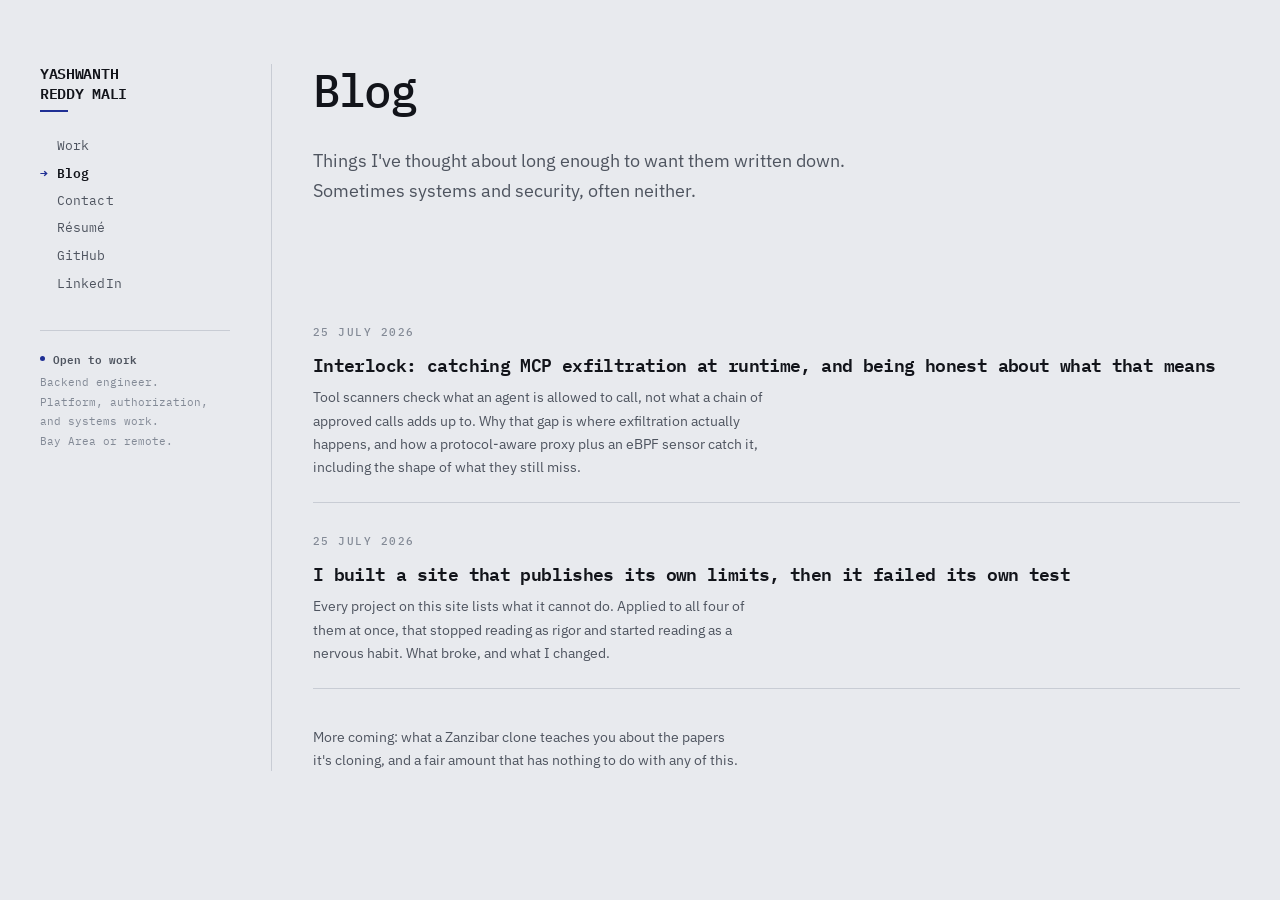
==== commit 2a27d6ff: "Revert "Add detector-scored-100-percent blog post" This reverts commit 1427ba9c1c04aa0f3ad07e6b8d83c" ====
--- a/blog/index.html
+++ b/blog/index.html
@@ -50,16 +50,6 @@
     </p>
 
     <section class="block">
-      <a class="post-link" href="/blog/detector-scored-100-percent/">
-        <span class="post-date">28 July 2026</span>
-        <h2 class="post-title">My detector scored 100% on tests I wrote myself</h2>
-        <p class="post-blurb">
-          I wrote Interlock's 58-scenario corpus and it reported 100% detection. Grading it
-          against seven independently-disclosed MCP CVEs instead found two live bugs, one
-          permanently dead subsystem, and one instance of me quietly fitting a test to my own
-          patch.
-        </p>
-      </a>
       <a class="post-link" href="/blog/interlock-exfiltration-at-runtime/">
         <span class="post-date">25 July 2026</span>
         <h2 class="post-title">Interlock: catching MCP exfiltration at runtime, and being honest about what that means</h2>
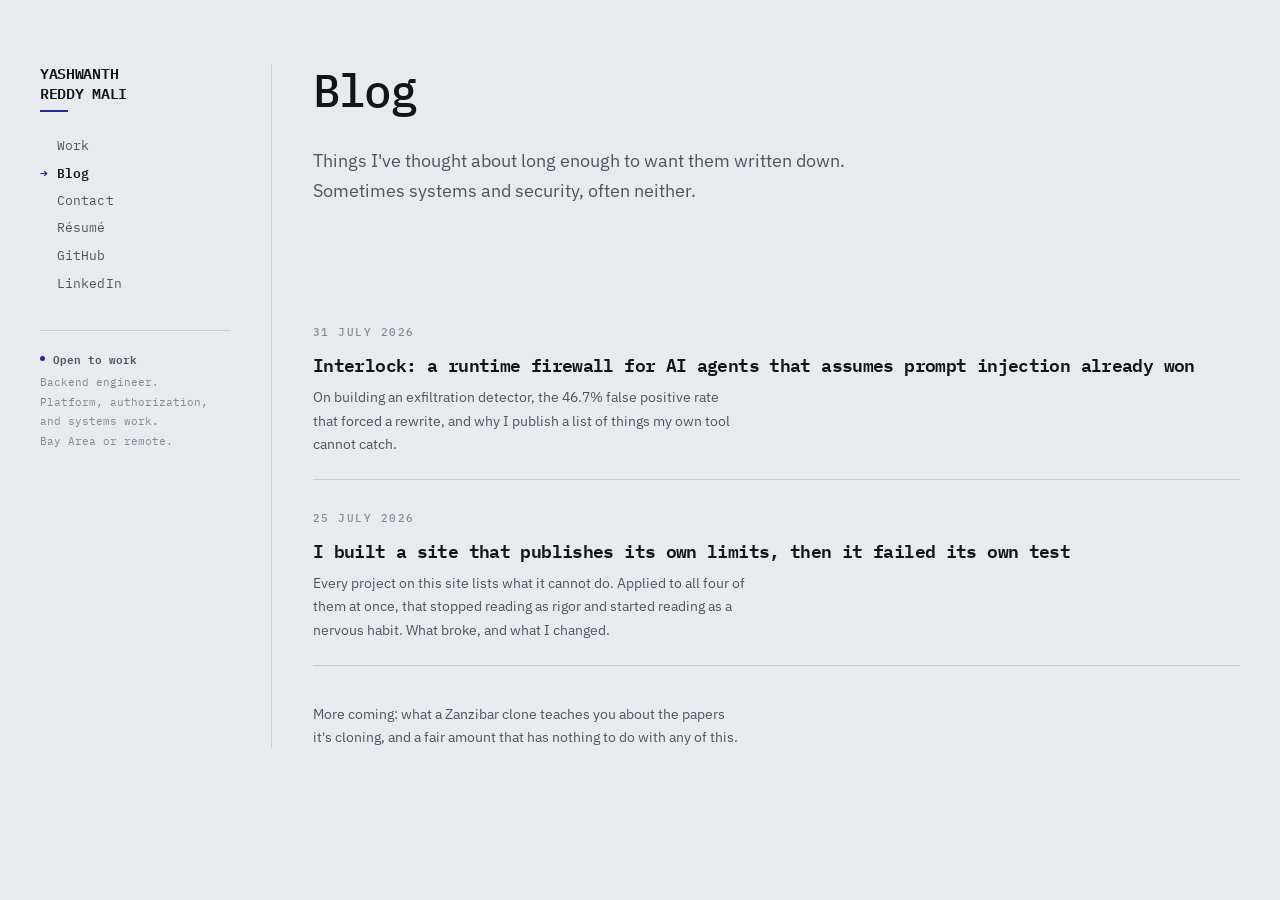
==== commit afe4405b: "Rewrite Interlock blog post as expanded runtime-firewall writeup Replaces the original exfiltration-" ====
--- a/blog/index.html
+++ b/blog/index.html
@@ -51,12 +51,11 @@
 
     <section class="block">
       <a class="post-link" href="/blog/interlock-exfiltration-at-runtime/">
-        <span class="post-date">25 July 2026</span>
-        <h2 class="post-title">Interlock: catching MCP exfiltration at runtime, and being honest about what that means</h2>
+        <span class="post-date">31 July 2026</span>
+        <h2 class="post-title">Interlock: a runtime firewall for AI agents that assumes prompt injection already won</h2>
         <p class="post-blurb">
-          Tool scanners check what an agent is allowed to call, not what a chain of approved calls
-          adds up to. Why that gap is where exfiltration actually happens, and how a protocol-aware
-          proxy plus an eBPF sensor catch it, including the shape of what they still miss.
+          On building an exfiltration detector, the 46.7% false positive rate that forced a
+          rewrite, and why I publish a list of things my own tool cannot catch.
         </p>
       </a>
       <a class="post-link" href="/blog/failed-its-own-test/">
